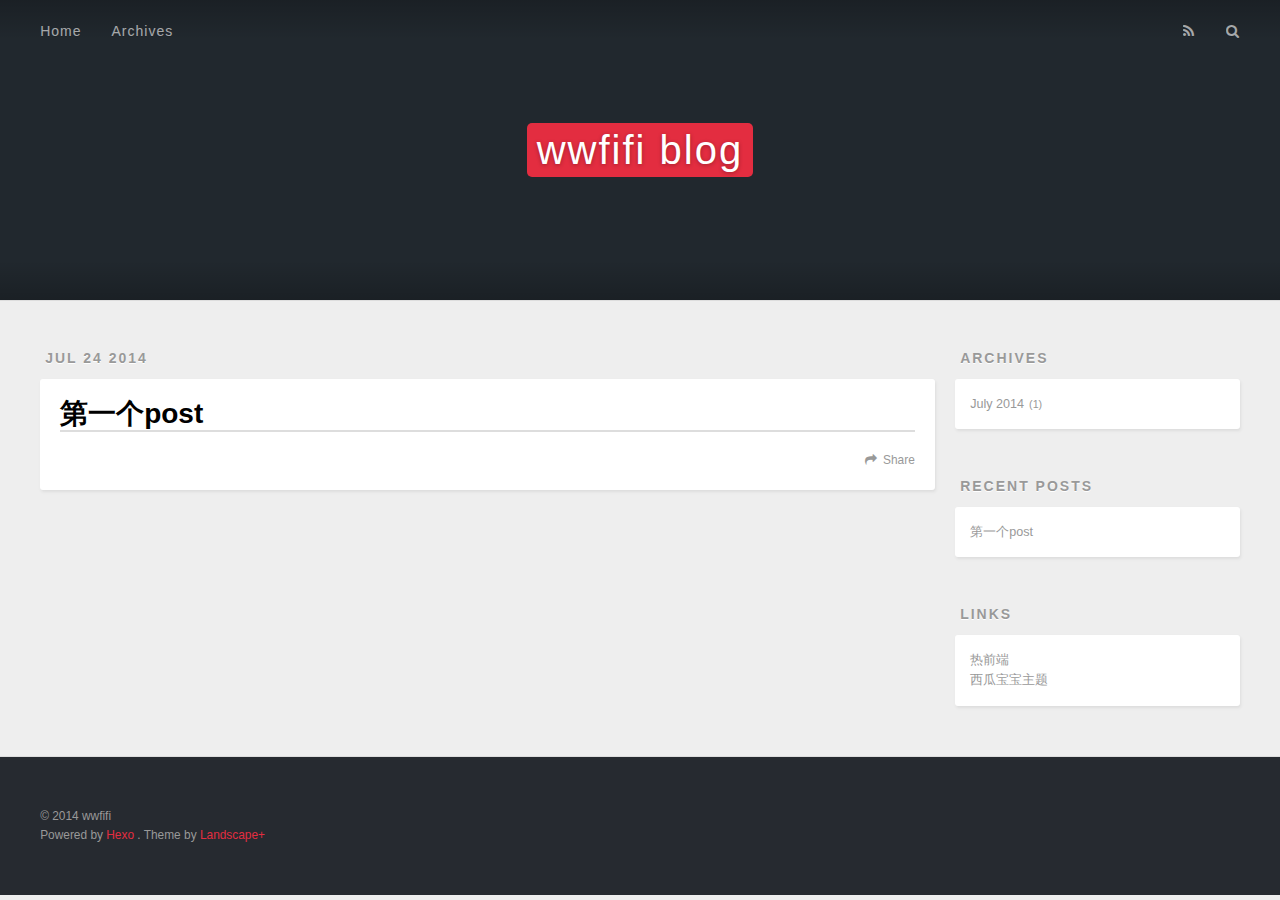
==== index.html @ 433a9d67 "Site updated: 2014-07-23 15:46:07" ====
<!DOCTYPE html>
<html>
<head>
  <meta charset="utf-8">
  
  <title>wwfifi blog</title>
  <meta name="viewport" content="width=device-width, initial-scale=1, maximum-scale=1">
  <meta name="description">
<meta property="og:type" content="website">
<meta property="og:title" content="wwfifi blog">
<meta property="og:url" content="http://yoursite.com/">
<meta property="og:site_name" content="wwfifi blog">
<meta property="og:description">
<meta name="twitter:card" content="summary">
<meta name="twitter:title" content="wwfifi blog">
<meta name="twitter:description">

  
    <link rel="alternative" href="/atom.xml" title="wwfifi blog" type="application/atom+xml">
  
  
    <link rel="icon" href="/favicon.png">
  
  <link rel="stylesheet" href="/css/style.css" type="text/css">

  <!--[if lt IE 9]><script src="//cdnjs.cloudflare.com/ajax/libs/html5shiv/3.7/html5shiv.min.js"></script><![endif]-->
  
</head>
<body>
  <div id="container">
    <div id="wrap">
      <header id="header">
  <div id="banner"></div>
  <div id="header-outer" class="outer">
    <div id="header-title" class="inner">
      <h1 id="logo-wrap">
        <a href="/" id="logo">wwfifi blog</a>
      </h1>
      
    </div>
    <div id="header-inner" class="inner">
      <nav id="main-nav">
        <a id="main-nav-toggle" class="nav-icon"></a>
        
          <a class="main-nav-link" href="/">Home</a>
        
          <a class="main-nav-link" href="/archives">Archives</a>
        
      </nav>
      <nav id="sub-nav">
        
          <a id="nav-rss-link" class="nav-icon" href="/atom.xml" title="RSS Feed"></a>
        
        <a id="nav-search-btn" class="nav-icon" title="Search"></a>
      </nav>
      <div id="search-form-wrap">
        <form action="http://www.baidu.com/baidu" method="get" accept-charset="utf-8" class="search-form">
          <input type="search" name="word" maxlength="20" class="search-form-input" placeholder="Search">
          <input type="submit" value="" class="search-form-submit">
          <input name=tn type=hidden value="bds">
          <input name=cl type=hidden value="3">
          <input name=ct type=hidden value="2097152">
          <input type="hidden" name="si" value="yoursite.com">
        </form>
      </div>
    </div>
  </div>
</header>
      <div class="outer">
        <section id="main">
  
    <article id="post-firstpost" class="article article-type-post" itemscope itemprop="blogPost">
  <div class="article-meta">
    <a href="/2014/07/24/firstpost/" class="article-date">
  <time datetime="2014-07-23T23:41:04.000Z" itemprop="datePublished">Jul 24 2014</time>
</a>
    
  </div>
  <div class="article-inner">
    
    
      <header class="article-header">
        
  
    <h1 itemprop="name">
      <a class="article-title" href="/2014/07/24/firstpost/">第一个post</a>
    </h1>
  

      </header>
    
    <div class="article-entry" itemprop="articleBody">
      
        
      
    </div>
    <footer class="article-footer">
      <a data-url="http://yoursite.com/2014/07/24/firstpost/" data-id="4ynx246kze7qie7z" class="article-share-link">Share</a>
      
      
    </footer>
  </div>
  
</article>


  
  
</section>
        
          <aside id="sidebar">
  
    
  
    
  
    
  
    
  <div class="widget-wrap">
    <h3 class="widget-title">Archives</h3>
    <div class="widget">
      <ul class="archive-list"><li class="archive-list-item"><a class="archive-list-link" href="/archives/2014/07">July 2014</a><span class="archive-list-count">1</span></li></ul>
    </div>
  </div>

  
    
  <div class="widget-wrap">
    <h3 class="widget-title">Recent Posts</h3>
    <div class="widget">
      <ul>
        
          <li>
            <a href="/2014/07/24/firstpost/">第一个post</a>
          </li>
        
      </ul>
    </div>
  </div>

  
    
  <div class="widget-wrap">
    <h3 class="widget-title">Links</h3>
    <div class="widget">
      <ul>
        
          <li>
            <a href="http://reqianduan.com" target="_blank">热前端</a>
          </li>
        
          <li>
            <a href="http://themes.xiguabaobao.com" target="_blank">西瓜宝宝主题</a>
          </li>
        
      </ul>
    </div>
  </div>

  
</aside>
        
      </div>
      <footer id="footer">
  
  <div class="outer">
    <div id="footer-info" class="inner">
      &copy; 2014 wwfifi<br>
      Powered by <a href="http://zespia.tw/hexo/" target="_blank">Hexo</a>
      .
      Theme by <a href="https://github.com/xiangming/landscape-plus" target="_blank">Landscape+</a>
    </div>
  </div>
</footer>
    </div>
    <nav id="mobile-nav">
  
    <a href="/" class="mobile-nav-link">Home</a>
  
    <a href="/archives" class="mobile-nav-link">Archives</a>
  
</nav>
    

<script src="//cdnjs.cloudflare.com/ajax/libs/jquery/2.1.1/jquery.min.js"></script>



<script src="/js/script.js" type="text/javascript"></script>

  </div>
</body>
</html>
---- css/style.css ----
body {
  zoom: 1;
  width: 100%;
}
body:before,
body:after {
  content: "";
  display: table;
}
body:after {
  clear: both;
}
html,
body,
div,
span,
applet,
object,
iframe,
h1,
h2,
h3,
h4,
h5,
h6,
p,
blockquote,
pre,
a,
abbr,
acronym,
address,
big,
cite,
code,
del,
dfn,
em,
img,
ins,
kbd,
q,
s,
samp,
small,
strike,
strong,
sub,
sup,
tt,
var,
dl,
dt,
dd,
ol,
ul,
li,
fieldset,
form,
label,
legend,
table,
caption,
tbody,
tfoot,
thead,
tr,
th,
td {
  margin: 0;
  padding: 0;
  border: 0;
  outline: 0;
  font-weight: inherit;
  font-style: inherit;
  font-family: inherit;
  font-size: 100%;
  vertical-align: baseline;
}
body {
  line-height: 1;
  color: #000;
  background: #fff;
}
ol,
ul {
  list-style: none;
}
table {
  border-collapse: separate;
  border-spacing: 0;
  vertical-align: middle;
}
caption,
th,
td {
  text-align: left;
  font-weight: normal;
  vertical-align: middle;
}
a img {
  border: none;
}
input,
button {
  margin: 0;
  padding: 0;
}
input::-moz-focus-inner,
button::-moz-focus-inner {
  border: 0;
  padding: 0;
}
@font-face {
  font-family: FontAwesome;
  font-style: normal;
  font-weight: normal;
  src: url("fonts/fontawesome-webfont.eot?v=#4.0.3");
  src: url("fonts/fontawesome-webfont.eot?#iefix&v=#4.0.3") format("embedded-opentype"), url("fonts/fontawesome-webfont.woff?v=#4.0.3") format("woff"), url("fonts/fontawesome-webfont.ttf?v=#4.0.3") format("truetype"), url("fonts/fontawesome-webfont.svg#fontawesomeregular?v=#4.0.3") format("svg");
}
html,
body,
#container {
  height: 100%;
}
body {
  background: #eee;
  font: 14px/1.6em "微软雅黑", "Microsoft Yahei", "Droid Sans", Helvetica Neue, Helvetica, Arial, sans-serif;
  -webkit-text-size-adjust: 100%;
}
.outer {
  zoom: 1;
  max-width: 1220px;
  margin: 0 auto;
  padding: 0 10px;
}
.outer:before,
.outer:after {
  content: "";
  display: table;
}
.outer:after {
  clear: both;
}
.inner {
  display: inline;
  float: left;
  width: 98.3333333333333%;
  margin: 0 0.8333333333333%;
}
.left,
.alignleft {
  float: left;
}
.right,
.alignright {
  float: right;
}
.clear {
  clear: both;
}
#container {
  position: relative;
}
.mobile-nav-on {
  overflow: hidden;
}
#wrap {
  height: 100%;
  width: 100%;
  position: absolute;
  top: 0;
  left: 0;
  -webkit-transition: 0.2s ease-out;
  -moz-transition: 0.2s ease-out;
  -o-transition: 0.2s ease-out;
  -ms-transition: 0.2s ease-out;
  transition: 0.2s ease-out;
  z-index: 1;
  background: #eee;
}
.mobile-nav-on #wrap {
  left: 280px;
}
@media screen and (min-width: 768px) {
  #main {
    display: inline;
    float: left;
    width: 73.3333333333333%;
    margin: 0 0.8333333333333%;
  }
}
.article-date,
.article-category-link,
.archive-year,
.widget-title {
  text-decoration: none;
  text-transform: uppercase;
  letter-spacing: 2px;
  color: #999;
  margin-bottom: 1em;
  margin-left: 5px;
  line-height: 1em;
  text-shadow: 0 1px #fff;
  font-weight: bold;
}
.article-inner,
.archive-article-inner {
  background: #fff;
  -webkit-box-shadow: 1px 2px 3px #ddd;
  box-shadow: 1px 2px 3px #ddd;
  -webkit-border-radius: 3px;
  border-radius: 3px;
}
.article-entry h1,
.widget h1,
.article-entry h2,
.widget h2,
.article-entry h3,
.widget h3,
.article-entry h4,
.widget h4,
.article-entry h5,
.widget h5,
.article-entry h6,
.widget h6 {
  font-weight: bold;
  color: #000;
  font-family: "Droid Serif", Georgia, Serif;
}
.article-entry h1 a,
.widget h1 a,
.article-entry h2 a,
.widget h2 a,
.article-entry h3 a,
.widget h3 a,
.article-entry h4 a,
.widget h4 a,
.article-entry h5 a,
.widget h5 a,
.article-entry h6 a,
.widget h6 a {
  color: #000;
  text-decoration: none;
}
.article-entry h1 a:hover,
.widget h1 a:hover,
.article-entry h2 a:hover,
.widget h2 a:hover,
.article-entry h3 a:hover,
.widget h3 a:hover,
.article-entry h4 a:hover,
.widget h4 a:hover,
.article-entry h5 a:hover,
.widget h5 a:hover,
.article-entry h6 a:hover,
.widget h6 a:hover {
  color: #e32d40;
}
.article-entry h2,
.widget h2,
.article-entry h3,
.widget h3,
.article-entry h4,
.widget h4,
.article-entry h5,
.widget h5,
.article-entry h6,
.widget h6 {
  font-weight: 600;
  margin-bottom: 10px;
}
.article-entry h1,
.widget h1 {
  font-size: 2em;
}
.article-entry h2,
.widget h2 {
  font-size: 1.5em;
}
.article-entry h3,
.widget h3 {
  font-size: 1.3em;
}
.article-entry h4,
.widget h4 {
  font-size: 1.2em;
}
.article-entry h5,
.widget h5 {
  font-size: 1em;
}
.article-entry h6,
.widget h6 {
  font-size: 1em;
  color: #999;
}
.article-entry hr,
.widget hr {
  border: 1px dashed #ddd;
}
.article-entry strong,
.widget strong {
  font-weight: bold;
}
.article-entry em,
.widget em,
.article-entry cite,
.widget cite {
  font-style: italic;
}
.article-entry sup,
.widget sup,
.article-entry sub,
.widget sub {
  font-size: 0.75em;
  line-height: 0;
  position: relative;
  vertical-align: baseline;
}
.article-entry sup,
.widget sup {
  top: -0.5em;
}
.article-entry sub,
.widget sub {
  bottom: -0.2em;
}
.article-entry small,
.widget small {
  font-size: 0.85em;
}
.article-entry acronym,
.widget acronym,
.article-entry abbr,
.widget abbr {
  border-bottom: 1px dotted;
}
.article-entry ul,
.widget ul,
.article-entry ol,
.widget ol,
.article-entry dl,
.widget dl {
  margin: 0 20px;
  line-height: 1.6em;
}
.article-entry ul ul,
.widget ul ul,
.article-entry ol ul,
.widget ol ul,
.article-entry ul ol,
.widget ul ol,
.article-entry ol ol,
.widget ol ol {
  margin-top: 0;
  margin-bottom: 0;
}
.article-entry ul,
.widget ul {
  list-style: disc;
}
.article-entry ol,
.widget ol {
  list-style: decimal;
}
.article-entry dt,
.widget dt {
  font-weight: bold;
}
#header {
  height: 300px;
  position: relative;
  border-bottom: 1px solid #ddd;
}
#header:before,
#header:after {
  content: "";
  position: absolute;
  left: 0;
  right: 0;
  height: 40px;
}
#header:before {
  top: 0;
  background: -webkit-linear-gradient(rgba(0,0,0,0.2), transparent);
  background: -moz-linear-gradient(rgba(0,0,0,0.2), transparent);
  background: -o-linear-gradient(rgba(0,0,0,0.2), transparent);
  background: -ms-linear-gradient(rgba(0,0,0,0.2), transparent);
  background: linear-gradient(rgba(0,0,0,0.2), transparent);
}
#header:after {
  bottom: 0;
  background: -webkit-linear-gradient(transparent, rgba(0,0,0,0.2));
  background: -moz-linear-gradient(transparent, rgba(0,0,0,0.2));
  background: -o-linear-gradient(transparent, rgba(0,0,0,0.2));
  background: -ms-linear-gradient(transparent, rgba(0,0,0,0.2));
  background: linear-gradient(transparent, rgba(0,0,0,0.2));
}
#header-outer {
  height: 100%;
  position: relative;
}
#header-inner {
  position: relative;
  overflow: hidden;
}
#banner {
  position: absolute;
  top: 0;
  left: 0;
  width: 100%;
  height: 100%;
  background: #21282e;
  -webkit-background-size: cover;
  -moz-background-size: cover;
  background-size: cover;
  z-index: -1;
}
#header-title {
  text-align: center;
  height: 40px;
  position: absolute;
  top: 50%;
  left: 0;
  margin-top: -20px;
}
#logo,
#subtitle {
  text-decoration: none;
  color: #fff;
  font-weight: 300;
  text-shadow: 0 1px 4px rgba(0,0,0,0.3);
}
#logo {
  font-size: 40px;
  line-height: 40px;
  letter-spacing: 2px;
  background: #e32d40;
  padding: 5px 10px;
  -webkit-border-radius: 5px;
  border-radius: 5px;
}
#subtitle {
  font-size: 16px;
  line-height: 16px;
  letter-spacing: 1px;
  color: #687e91;
}
#subtitle-wrap {
  margin-top: 16px;
}
#main-nav {
  float: left;
  margin-left: -15px;
}
.nav-icon,
.main-nav-link {
  float: left;
  color: #fff;
  opacity: 0.6;
  -ms-filter: "progid:DXImageTransform.Microsoft.Alpha(Opacity=60)";
  filter: alpha(opacity=60);
  text-decoration: none;
  text-shadow: 0 1px rgba(0,0,0,0.2);
  -webkit-transition: opacity 0.2s;
  -moz-transition: opacity 0.2s;
  -o-transition: opacity 0.2s;
  -ms-transition: opacity 0.2s;
  transition: opacity 0.2s;
  display: block;
  padding: 20px 15px;
}
.nav-icon:hover,
.main-nav-link:hover {
  opacity: 1;
  -ms-filter: none;
  filter: none;
}
.nav-icon {
  font-family: FontAwesome;
  text-align: center;
  font-size: 14px;
  width: 14px;
  height: 14px;
  padding: 20px 15px;
  position: relative;
  cursor: pointer;
}
.main-nav-link {
  font-weight: 300;
  letter-spacing: 1px;
}
@media screen and (max-width: 479px) {
  .main-nav-link {
    display: none;
  }
}
#main-nav-toggle {
  display: none;
}
#main-nav-toggle:before {
  content: "\f0c9";
}
@media screen and (max-width: 479px) {
  #main-nav-toggle {
    display: block;
  }
}
#sub-nav {
  float: right;
  margin-right: -15px;
}
#nav-rss-link:before {
  content: "\f09e";
}
#nav-search-btn:before {
  content: "\f002";
}
#search-form-wrap {
  position: absolute;
  top: 15px;
  width: 150px;
  height: 30px;
  right: -150px;
  opacity: 0;
  -ms-filter: "progid:DXImageTransform.Microsoft.Alpha(Opacity=0)";
  filter: alpha(opacity=0);
  -webkit-transition: 0.2s ease-out;
  -moz-transition: 0.2s ease-out;
  -o-transition: 0.2s ease-out;
  -ms-transition: 0.2s ease-out;
  transition: 0.2s ease-out;
}
#search-form-wrap.on {
  opacity: 1;
  -ms-filter: none;
  filter: none;
  right: 0;
}
@media screen and (max-width: 479px) {
  #search-form-wrap {
    width: 100%;
    right: -100%;
  }
}
.search-form {
  position: absolute;
  top: 0;
  left: 0;
  right: 0;
  background: #fff;
  padding: 5px 15px;
  -webkit-border-radius: 15px;
  border-radius: 15px;
  -webkit-box-shadow: 0 0 10px rgba(0,0,0,0.3);
  box-shadow: 0 0 10px rgba(0,0,0,0.3);
}
.search-form-input {
  border: none;
  background: none;
  color: #000;
  width: 100%;
  font: 13px "微软雅黑", "Microsoft Yahei", "Droid Sans", Helvetica Neue, Helvetica, Arial, sans-serif;
  outline: none;
}
.search-form-input::-webkit-search-results-decoration,
.search-form-input::-webkit-search-cancel-button {
  -webkit-appearance: none;
}
.search-form-submit {
  position: absolute;
  top: 50%;
  right: 10px;
  margin-top: -7px;
  font: 13px FontAwesome;
  border: none;
  background: none;
  color: #bbb;
  cursor: pointer;
}
.search-form-submit:hover,
.search-form-submit:focus {
  color: #777;
}
.article {
  margin: 50px 0;
}
.article-inner {
  overflow: hidden;
}
.article-meta {
  zoom: 1;
}
.article-meta:before,
.article-meta:after {
  content: "";
  display: table;
}
.article-meta:after {
  clear: both;
}
.article-date {
  float: left;
}
.article-category {
  float: left;
  line-height: 1em;
  color: #ccc;
  text-shadow: 0 1px #fff;
  margin-left: 8px;
}
.article-category:before {
  content: "\2022";
}
.article-category-link {
  margin: 0 12px 1em;
}
.article-header {
  padding: 20px 20px 0;
}
.article-title {
  text-decoration: none;
  font-size: 2em;
  font-weight: bold;
  color: #000;
  line-height: 1.1em;
  -webkit-transition: color 0.2s;
  -moz-transition: color 0.2s;
  -o-transition: color 0.2s;
  -ms-transition: color 0.2s;
  transition: color 0.2s;
}
a.article-title:hover {
  color: #e32d40;
}
.article-entry {
  zoom: 1;
  color: #000;
  padding: 0 20px;
}
.article-entry:before,
.article-entry:after {
  content: "";
  display: table;
}
.article-entry:after {
  clear: both;
}
.article-entry p,
.article-entry table {
  line-height: 1.6em;
  margin: 1.6em 0;
}
.article-entry h1,
.article-entry h2,
.article-entry h3,
.article-entry h4,
.article-entry h5,
.article-entry h6 {
  font-weight: bold;
}
.article-entry h1,
.article-entry h2,
.article-entry h3,
.article-entry h4,
.article-entry h5,
.article-entry h6 {
  line-height: 1.1em;
  margin: 1.1em 0;
}
.article-entry a {
  color: #e32d40;
  text-decoration: none;
}
.article-entry a:hover {
  text-decoration: underline;
}
.article-entry ul,
.article-entry ol,
.article-entry dl {
  margin-top: 1.6em;
  margin-bottom: 1.6em;
}
.article-entry img,
.article-entry video {
  max-width: 100%;
  height: auto;
  display: block;
  margin: auto;
}
.article-entry iframe {
  border: none;
}
.article-entry table {
  width: 100%;
  border-collapse: collapse;
  border-spacing: 0;
}
.article-entry th {
  font-weight: bold;
  border-bottom: 3px solid #ddd;
  padding-bottom: 0.5em;
}
.article-entry td {
  border-bottom: 1px solid #ddd;
  padding: 10px 0;
}
.article-entry blockquote {
  font-family: "Droid Serif", Georgia, Serif;
  font-size: 1.4em;
  margin: 1.6em 0;
  padding: 0 0.8em;
  border-left: 4px solid #ddd;
  color: #777;
}
.article-entry blockquote footer {
  font-size: 14px;
  margin: 1.6em 0;
  font-family: "微软雅黑", "Microsoft Yahei", "Droid Sans", Helvetica Neue, Helvetica, Arial, sans-serif;
}
.article-entry blockquote footer cite:before {
  content: "—";
  padding: 0 0.5em;
}
.article-entry .pullquote {
  text-align: left;
  width: 45%;
  margin: 0;
}
.article-entry .pullquote.left {
  margin-left: 0.5em;
  margin-right: 1em;
}
.article-entry .pullquote.right {
  margin-right: 0.5em;
  margin-left: 1em;
}
.article-entry .caption {
  color: #999;
  display: block;
  font-size: 0.9em;
  margin-top: 0.5em;
  position: relative;
  text-align: center;
}
.article-entry .video-container {
  position: relative;
  padding-top: 56.25%;
  height: 0;
  overflow: hidden;
}
.article-entry .video-container iframe,
.article-entry .video-container object,
.article-entry .video-container embed {
  position: absolute;
  top: 0;
  left: 0;
  width: 100%;
  height: 100%;
  margin-top: 0;
}
.article-more-link a {
  display: inline-block;
  line-height: 1em;
  padding: 6px 15px;
  -webkit-border-radius: 15px;
  border-radius: 15px;
  background: #eee;
  color: #999;
  text-shadow: 0 1px #fff;
  text-decoration: none;
}
.article-more-link a:hover {
  background: #e32d40;
  color: #fff;
  text-decoration: none;
  text-shadow: 0 1px #c01a2b;
}
.article-footer {
  zoom: 1;
  font-size: 0.85em;
  line-height: 1.6em;
  border-top: 2px solid #ddd;
  padding-top: 1.6em;
  margin: 0 20px 20px;
}
.article-footer:before,
.article-footer:after {
  content: "";
  display: table;
}
.article-footer:after {
  clear: both;
}
.article-footer a {
  color: #999;
  text-decoration: none;
}
.article-footer a:hover {
  color: #000;
}
.article-tag-list-item {
  float: left;
  margin-right: 10px;
}
.article-tag-list-link:before {
  content: "#";
}
.article-comment-link {
  float: right;
}
.article-comment-link:before {
  content: "\f075";
  font-family: FontAwesome;
  padding-right: 8px;
}
.article-share-link {
  cursor: pointer;
  float: right;
  margin-left: 20px;
}
.article-share-link:before {
  content: "\f064";
  font-family: FontAwesome;
  padding-right: 6px;
}
#article-nav {
  zoom: 1;
  position: relative;
}
#article-nav:before,
#article-nav:after {
  content: "";
  display: table;
}
#article-nav:after {
  clear: both;
}
@media screen and (min-width: 768px) {
  #article-nav {
    margin: 50px 0;
  }
  #article-nav:before {
    width: 8px;
    height: 8px;
    position: absolute;
    top: 50%;
    left: 50%;
    margin-top: -4px;
    margin-left: -4px;
    content: "";
    -webkit-border-radius: 50%;
    border-radius: 50%;
    background: #ddd;
    -webkit-box-shadow: 0 1px 2px #fff;
    box-shadow: 0 1px 2px #fff;
  }
}
.article-nav-link-wrap {
  text-decoration: none;
  text-shadow: 0 1px #fff;
  color: #999;
  -webkit-box-sizing: border-box;
  -moz-box-sizing: border-box;
  box-sizing: border-box;
  margin-top: 50px;
  text-align: center;
  display: block;
}
.article-nav-link-wrap:hover {
  color: #000;
}
@media screen and (min-width: 768px) {
  .article-nav-link-wrap {
    width: 50%;
    margin-top: 0;
  }
}
@media screen and (min-width: 768px) {
  #article-nav-newer {
    float: left;
    text-align: right;
    padding-right: 20px;
  }
}
@media screen and (min-width: 768px) {
  #article-nav-older {
    float: right;
    text-align: left;
    padding-left: 20px;
  }
}
.article-nav-caption {
  text-transform: uppercase;
  letter-spacing: 2px;
  color: #ddd;
  line-height: 1em;
  font-weight: bold;
}
#article-nav-newer .article-nav-caption {
  margin-right: -2px;
}
.article-nav-title {
  font-size: 0.85em;
  line-height: 1.6em;
  margin-top: 0.5em;
}
.article-share-box {
  position: absolute;
  display: none;
  background: #fff;
  -webkit-box-shadow: 1px 2px 10px rgba(0,0,0,0.2);
  box-shadow: 1px 2px 10px rgba(0,0,0,0.2);
  -webkit-border-radius: 3px;
  border-radius: 3px;
  margin-left: -145px;
  overflow: hidden;
  z-index: 1;
}
.article-share-box.on {
  display: block;
}
.article-share-input {
  width: 100%;
  background: none;
  -webkit-box-sizing: border-box;
  -moz-box-sizing: border-box;
  box-sizing: border-box;
  font: 14px "微软雅黑", "Microsoft Yahei", "Droid Sans", Helvetica Neue, Helvetica, Arial, sans-serif;
  padding: 0 15px;
  color: #000;
  outline: none;
  border: 1px solid #ddd;
  -webkit-border-radius: 3px 3px 0 0;
  border-radius: 3px 3px 0 0;
  height: 36px;
  line-height: 36px;
}
.article-share-links {
  zoom: 1;
  background: #eee;
}
.article-share-links:before,
.article-share-links:after {
  content: "";
  display: table;
}
.article-share-links:after {
  clear: both;
}
.article-share-twitter,
.article-share-facebook,
.article-share-pinterest,
.article-share-google {
  width: 50px;
  height: 36px;
  display: block;
  float: left;
  position: relative;
  color: #999;
  text-shadow: 0 1px #fff;
}
.article-share-twitter:before,
.article-share-facebook:before,
.article-share-pinterest:before,
.article-share-google:before {
  font-size: 20px;
  font-family: FontAwesome;
  width: 20px;
  height: 20px;
  position: absolute;
  top: 50%;
  left: 50%;
  margin-top: -10px;
  margin-left: -10px;
  text-align: center;
}
.article-share-twitter:hover,
.article-share-facebook:hover,
.article-share-pinterest:hover,
.article-share-google:hover {
  color: #fff;
}
.article-share-twitter:before {
  content: "\f099";
}
.article-share-twitter:hover {
  background: #00aced;
  text-shadow: 0 1px #008abe;
}
.article-share-facebook:before {
  content: "\f09a";
}
.article-share-facebook:hover {
  background: #3b5998;
  text-shadow: 0 1px #2f477a;
}
.article-share-pinterest:before {
  content: "\f0d2";
}
.article-share-pinterest:hover {
  background: #cb2027;
  text-shadow: 0 1px #a21a1f;
}
.article-share-google:before {
  content: "\f0d5";
}
.article-share-google:hover {
  background: #dd4b39;
  text-shadow: 0 1px #be3221;
}
.article-gallery {
  background: #000;
  position: relative;
}
.article-gallery-photos {
  position: relative;
  overflow: hidden;
}
.article-gallery-img {
  display: none;
  max-width: 100%;
}
.article-gallery-img:first-child {
  display: block;
}
.article-gallery-img.loaded {
  position: absolute;
  display: block;
}
.article-gallery-img img {
  display: block;
  max-width: 100%;
  margin: 0 auto;
}
#comments {
  background: #fff;
  -webkit-box-shadow: 1px 2px 3px #ddd;
  box-shadow: 1px 2px 3px #ddd;
  padding: 20px;
  border: 1px solid #ddd;
  -webkit-border-radius: 3px;
  border-radius: 3px;
  margin: 50px 0;
}
#comments a {
  color: #e32d40;
}
.archives-wrap {
  margin: 50px 0;
}
.archives {
  zoom: 1;
}
.archives:before,
.archives:after {
  content: "";
  display: table;
}
.archives:after {
  clear: both;
}
.archive-year-wrap {
  margin-bottom: 1em;
  line-height: 1em;
}
.archives {
  -webkit-column-gap: 10px;
  -moz-column-gap: 10px;
  column-gap: 10px;
}
@media screen and (min-width: 480px) and (max-width: 767px) {
  .archives {
    -webkit-column-count: 2;
    -moz-column-count: 2;
    column-count: 2;
  }
}
@media screen and (min-width: 768px) {
  .archives {
    -webkit-column-count: 3;
    -moz-column-count: 3;
    column-count: 3;
  }
}
.archive-article {
  -webkit-column-break-inside: avoid;
  page-break-inside: avoid;
  overflow: hidden;
  break-inside: avoid-column;
}
.archive-article-inner {
  padding: 10px;
  margin-bottom: 15px;
}
.archive-article-title {
  text-decoration: none;
  font-weight: bold;
  color: #000;
  -webkit-transition: color 0.2s;
  -moz-transition: color 0.2s;
  -o-transition: color 0.2s;
  -ms-transition: color 0.2s;
  transition: color 0.2s;
  line-height: 1.6em;
}
.archive-article-title:hover {
  color: #e32d40;
}
.archive-article-footer {
  margin-top: 1em;
}
.archive-article-date {
  color: #999;
  text-decoration: none;
  font-size: 0.85em;
  line-height: 1em;
  margin-bottom: 0.5em;
  display: block;
}
#page-nav {
  zoom: 1;
  margin: 50px auto;
  background: #fff;
  -webkit-box-shadow: 1px 2px 3px #ddd;
  box-shadow: 1px 2px 3px #ddd;
  border: 1px solid #ddd;
  -webkit-border-radius: 3px;
  border-radius: 3px;
  text-align: center;
  color: #999;
  overflow: hidden;
}
#page-nav:before,
#page-nav:after {
  content: "";
  display: table;
}
#page-nav:after {
  clear: both;
}
#page-nav a,
#page-nav span {
  padding: 10px 20px;
}
#page-nav a {
  color: #999;
  text-decoration: none;
}
#page-nav a:hover {
  background: #999;
  color: #fff;
}
#page-nav .prev {
  float: left;
}
#page-nav .next {
  float: right;
}
#page-nav .page-number {
  display: inline-block;
}
@media screen and (max-width: 479px) {
  #page-nav .page-number {
    display: none;
  }
}
#page-nav .current {
  color: #000;
  font-weight: bold;
}
#page-nav .space {
  color: #ddd;
}
#footer {
  background: #262a30;
  padding: 50px 0;
  border-top: 1px solid #ddd;
  color: #999;
}
#footer a {
  color: #e32d40;
  text-decoration: none;
}
#footer a:hover {
  text-decoration: underline;
}
#footer-info {
  line-height: 1.6em;
  font-size: 0.85em;
}
.article-entry pre,
.article-entry .highlight {
  background: #272822;
  margin: 0 -20px;
  padding: 15px 20px;
  border-style: solid;
  border-color: #ddd;
  border-width: 1px 0;
  overflow: auto;
  color: #f8f8f2;
  line-height: 22.400000000000002px;
}
.article-entry .highlight .gutter pre,
.article-entry .gist .gist-file .gist-data .line-numbers {
  color: #666;
  font-size: 0.85em;
}
.article-entry pre,
.article-entry code {
  font-family: "Source Code Pro", Consolas, Monaco, Menlo, Consolas, monospace;
}
.article-entry code {
  background: #eee;
  text-shadow: 0 1px #fff;
  padding: 0 0.3em;
}
.article-entry pre code {
  background: none;
  text-shadow: none;
  padding: 0;
}
.article-entry .highlight pre {
  border: none;
  margin: 0;
  padding: 0;
}
.article-entry .highlight table {
  margin: 0;
  width: auto;
}
.article-entry .highlight td {
  border: none;
  padding: 0;
}
.article-entry .highlight figcaption {
  zoom: 1;
  font-size: 0.85em;
  color: #75715e;
  line-height: 1em;
  margin-bottom: 1em;
}
.article-entry .highlight figcaption:before,
.article-entry .highlight figcaption:after {
  content: "";
  display: table;
}
.article-entry .highlight figcaption:after {
  clear: both;
}
.article-entry .highlight figcaption a {
  float: right;
}
.article-entry .highlight .gutter pre {
  text-align: right;
  padding-right: 20px;
}
.article-entry .gist {
  margin: 0 -20px;
  border-style: solid;
  border-color: #ddd;
  border-width: 1px 0;
  background: #272822;
  padding: 15px 20px 15px 0;
}
.article-entry .gist .gist-file {
  border: none;
  font-family: "Source Code Pro", Consolas, Monaco, Menlo, Consolas, monospace;
  margin: 0;
}
.article-entry .gist .gist-file .gist-data {
  background: none;
  border: none;
}
.article-entry .gist .gist-file .gist-data .line-numbers {
  background: none;
  border: none;
  padding: 0 20px 0 0;
}
.article-entry .gist .gist-file .gist-data .line-data {
  padding: 0 !important;
}
.article-entry .gist .gist-file .highlight {
  margin: 0;
  padding: 0;
  border: none;
}
.article-entry .gist .gist-file .gist-meta {
  background: #272822;
  color: #75715e;
  font: 0.85em "微软雅黑", "Microsoft Yahei", "Droid Sans", Helvetica Neue, Helvetica, Arial, sans-serif;
  text-shadow: 0 0;
  padding: 0;
  margin-top: 1em;
  margin-left: 20px;
}
.article-entry .gist .gist-file .gist-meta a {
  color: #e32d40;
  font-weight: normal;
}
.article-entry .gist .gist-file .gist-meta a:hover {
  text-decoration: underline;
}
pre .comment,
pre .preprocessor {
  color: #75715e;
}
pre .tag {
  color: #f8f8f2;
}
pre .title,
pre .variable,
pre .regexp,
pre .ruby .constant,
pre .xml .tag .title,
pre .xml .pi,
pre .xml .doctype,
pre .html .doctype,
pre .css .id,
pre .css .class,
pre .css .pseudo {
  color: #f92672;
}
pre .number,
pre .built_in,
pre .literal,
pre .constant {
  color: #ae81ff;
}
pre .params {
  color: #fd971f;
}
pre .class,
pre .ruby .class .title,
pre .css .rules .attribute,
pre .attribute {
  color: #a6e22e;
}
pre .string,
pre .value,
pre .inheritance,
pre .header,
pre .ruby .symbol,
pre .xml .cdata {
  color: #e6db74;
}
pre .css .hexcolor {
  color: #a1efe4;
}
pre .function,
pre .python .decorator,
pre .python .title,
pre .ruby .function .title,
pre .ruby .title .keyword,
pre .perl .sub,
pre .javascript .title,
pre .coffeescript .title {
  color: #66d9ef;
}
pre .keyword,
pre .javascript .function {
  color: #66d9ef;
}
@media screen and (max-width: 479px) {
  #mobile-nav {
    position: absolute;
    top: 0;
    left: 0;
    width: 280px;
    height: 100%;
    background: #191919;
    border-right: 1px solid #fff;
  }
}
@media screen and (max-width: 479px) {
  .mobile-nav-link {
    display: block;
    color: #999;
    text-decoration: none;
    padding: 15px 20px;
    font-weight: bold;
  }
  .mobile-nav-link:hover {
    color: #fff;
  }
}
@media screen and (min-width: 768px) {
  #sidebar {
    display: inline;
    float: left;
    width: 23.3333333333333%;
    margin: 0 0.8333333333333%;
  }
}
.widget-wrap {
  margin: 50px 0;
}
.widget {
  color: #777;
  text-shadow: 0 1px #fff;
  background: #fff;
  -webkit-box-shadow: 1px 2px 3px #ddd;
  box-shadow: 1px 2px 3px #ddd;
  padding: 15px;
  -webkit-border-radius: 3px;
  border-radius: 3px;
}
.widget a {
  color: #999;
  text-decoration: none;
}
.widget a:hover {
  text-decoration: underline;
  color: #e32d40;
}
.widget ul ul,
.widget ol ul,
.widget dl ul,
.widget ul ol,
.widget ol ol,
.widget dl ol,
.widget ul dl,
.widget ol dl,
.widget dl dl {
  margin-left: 15px;
  list-style: disc;
}
.widget {
  line-height: 1.6em;
  word-wrap: break-word;
  font-size: 0.9em;
}
.widget ul,
.widget ol {
  list-style: none;
  margin: 0;
}
.widget ul ul,
.widget ol ul,
.widget ul ol,
.widget ol ol {
  margin: 0 20px;
}
.widget ul ul,
.widget ol ul {
  list-style: disc;
}
.widget ul ol,
.widget ol ol {
  list-style: decimal;
}
.category-list-count,
.tag-list-count,
.archive-list-count {
  padding-left: 5px;
  color: #999;
  font-size: 0.85em;
}
.category-list-count:before,
.tag-list-count:before,
.archive-list-count:before {
  content: "(";
}
.category-list-count:after,
.tag-list-count:after,
.archive-list-count:after {
  content: ")";
}
.tagcloud a {
  margin-right: 5px;
}
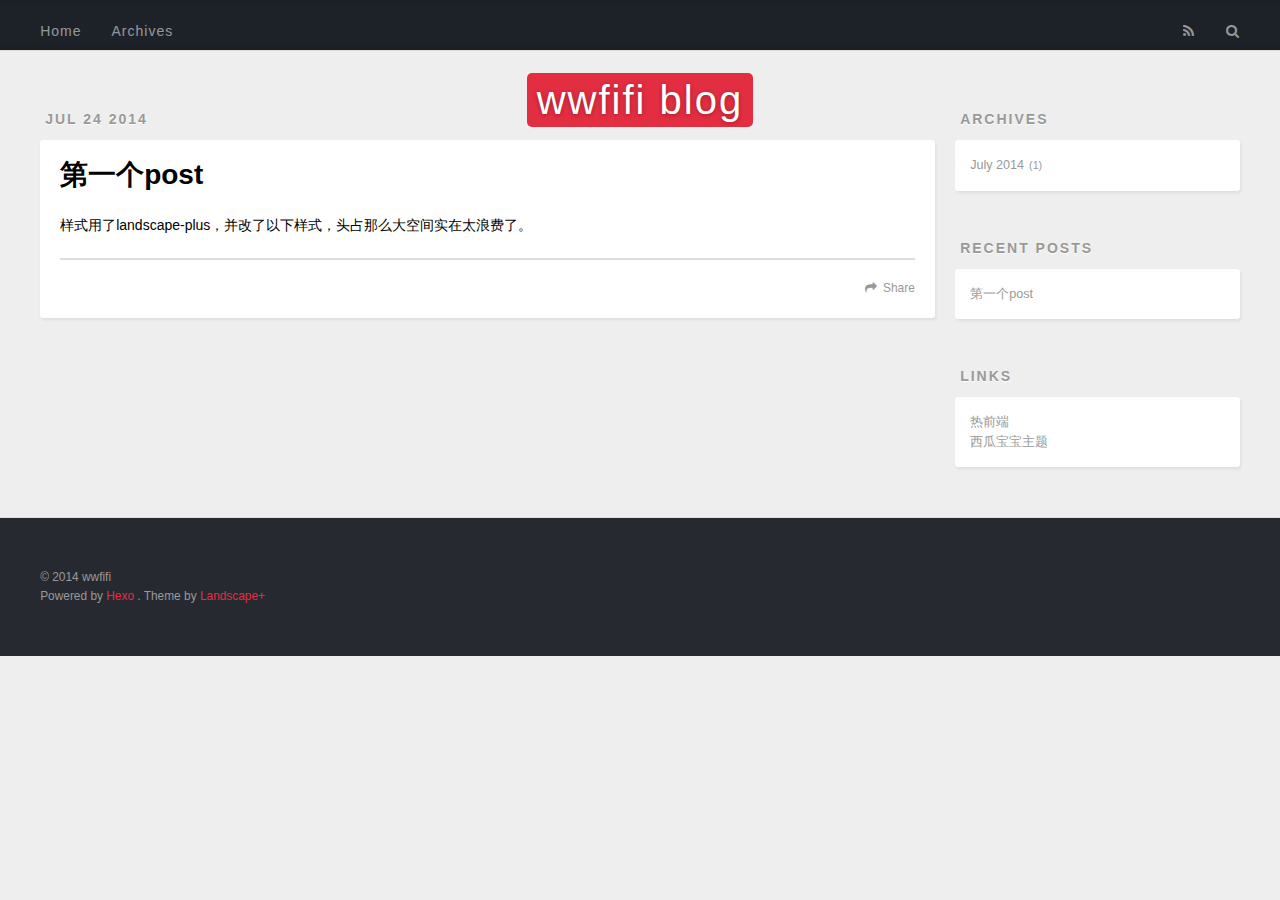
==== commit 4786ad47: "Site updated: 2014-07-23 16:10:43" ====
--- a/index.html
+++ b/index.html
@@ -91,7 +91,8 @@
     
     <div class="article-entry" itemprop="articleBody">
       
-        
+        <p>样式用了landscape-plus，并改了以下样式，头占那么大空间实在太浪费了。</p>
+
       
     </div>
     <footer class="article-footer">
--- a/css/style.css
+++ b/css/style.css
@@ -369,7 +369,7 @@
   font-weight: bold;
 }
 #header {
-  height: 300px;
+  height: 50px;
   position: relative;
   border-bottom: 1px solid #ddd;
 }
@@ -421,7 +421,7 @@
   text-align: center;
   height: 40px;
   position: absolute;
-  top: 50%;
+  top: 100px;
   left: 0;
   margin-top: -20px;
 }
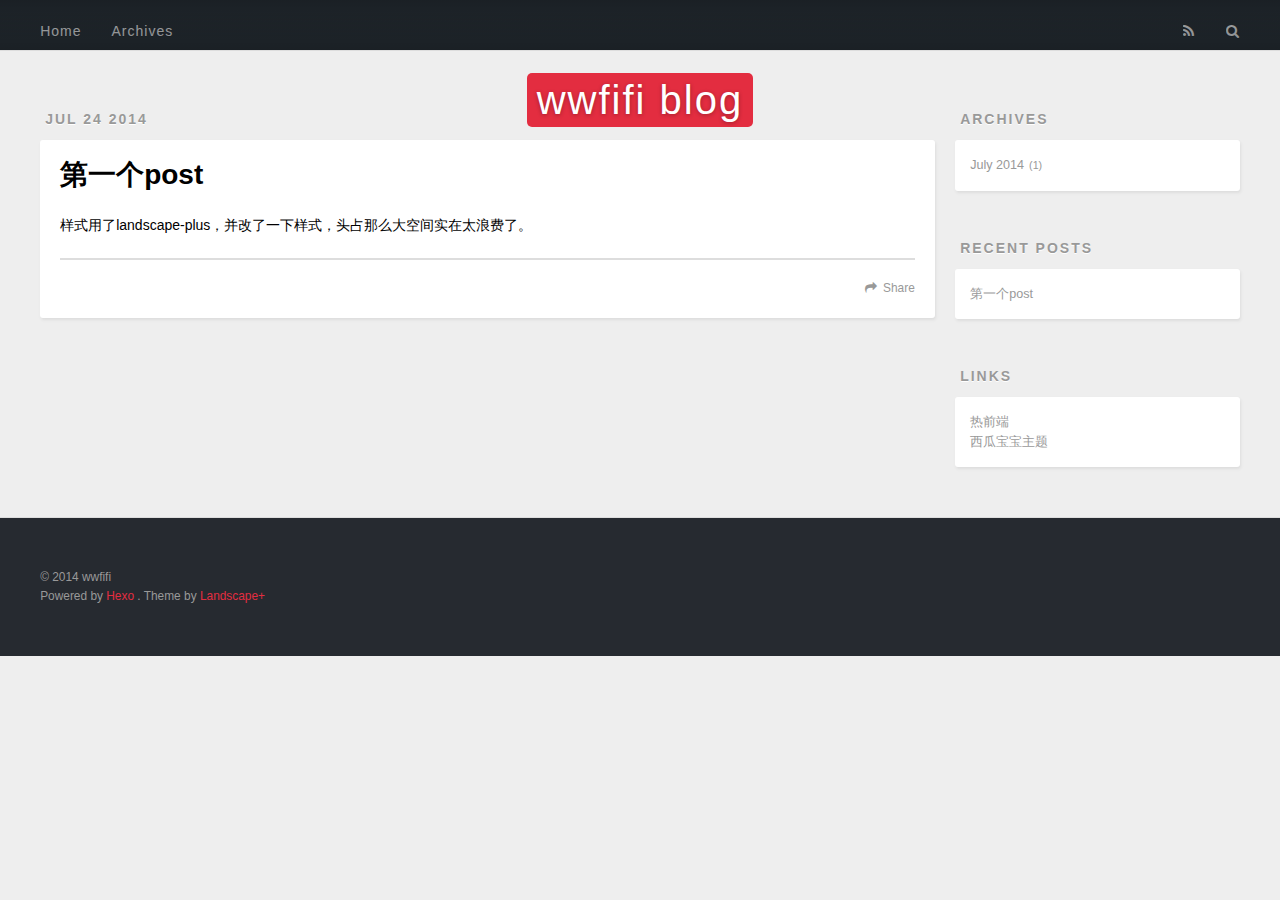
==== commit c4b83df8: "Site updated: 2014-07-23 16:11:33" ====
--- a/index.html
+++ b/index.html
@@ -91,7 +91,7 @@
     
     <div class="article-entry" itemprop="articleBody">
       
-        <p>样式用了landscape-plus，并改了以下样式，头占那么大空间实在太浪费了。</p>
+        <p>样式用了landscape-plus，并改了一下样式，头占那么大空间实在太浪费了。</p>
 
       
     </div>
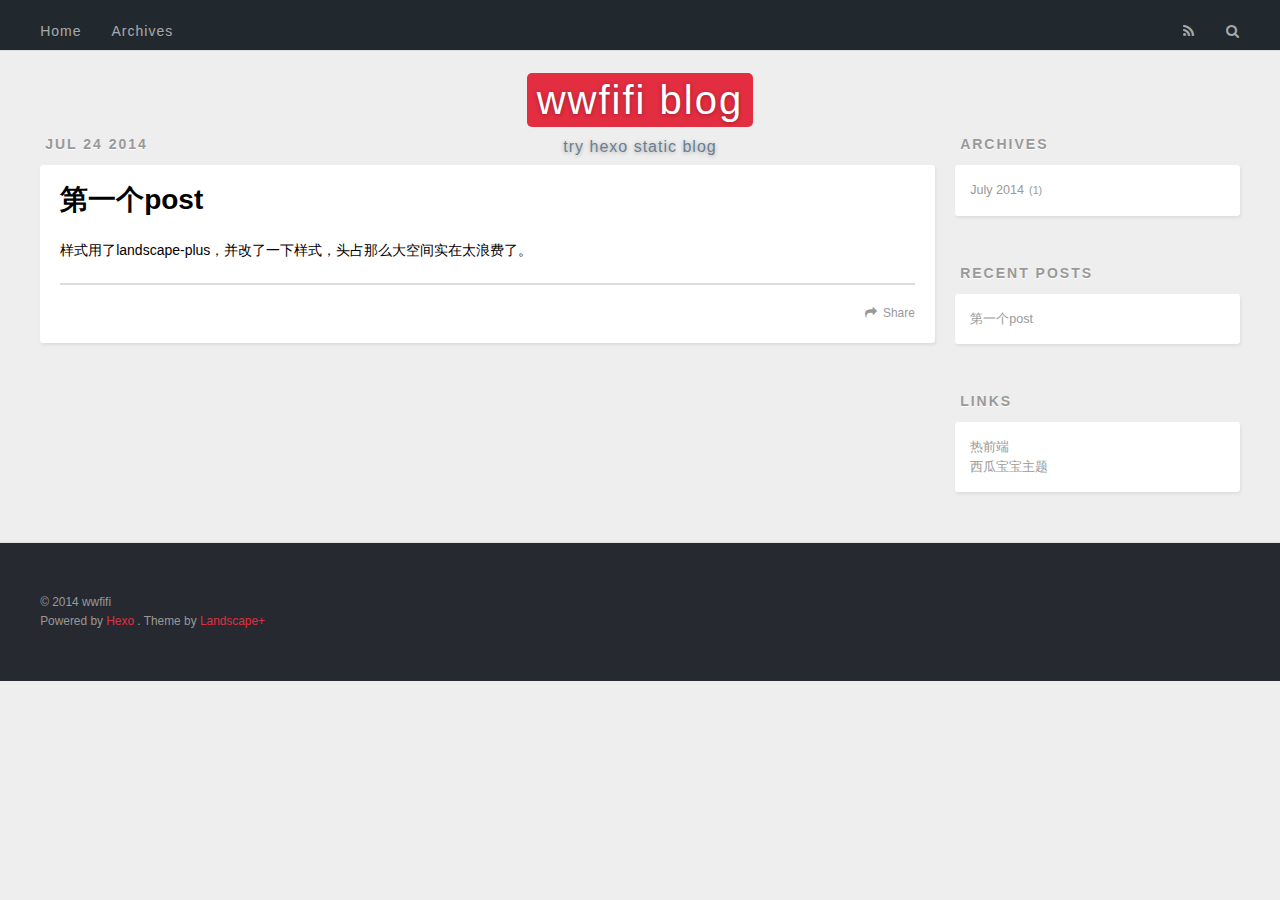
==== commit cd107ddf: "Site updated: 2014-07-23 17:22:46" ====
--- a/index.html
+++ b/index.html
@@ -36,6 +36,10 @@
       <h1 id="logo-wrap">
         <a href="/" id="logo">wwfifi blog</a>
       </h1>
+      
+        <h2 id="subtitle-wrap">
+          <a href="/" id="subtitle">try hexo static blog</a>
+        </h2>
       
     </div>
     <div id="header-inner" class="inner">
--- a/css/style.css
+++ b/css/style.css
@@ -188,6 +188,7 @@
     float: left;
     width: 73.3333333333333%;
     margin: 0 0.8333333333333%;
+    padding: 25px 0 0 0;
   }
 }
 .article-date,
@@ -379,7 +380,7 @@
   position: absolute;
   left: 0;
   right: 0;
-  height: 40px;
+  height: 0px;
 }
 #header:before {
   top: 0;
@@ -1391,6 +1392,7 @@
     float: left;
     width: 23.3333333333333%;
     margin: 0 0.8333333333333%;
+    padding: 25px 0 0 0;
   }
 }
 .widget-wrap {
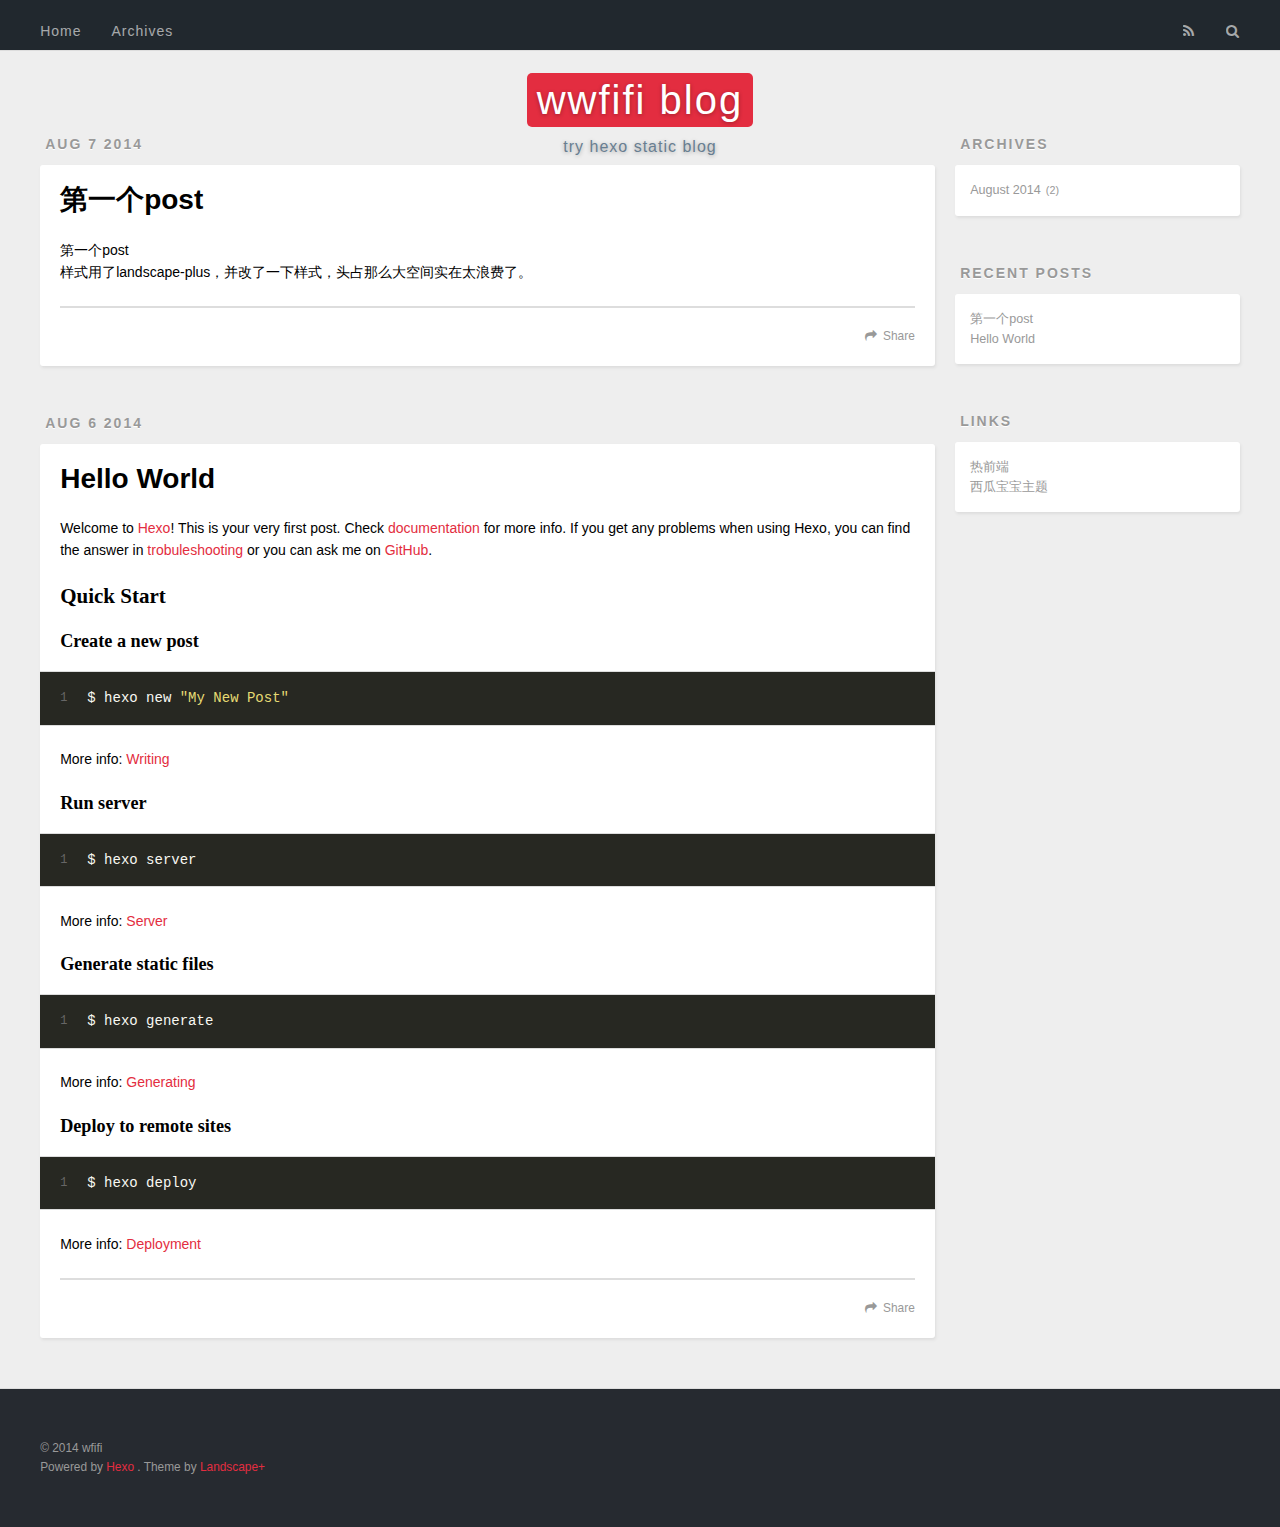
==== commit 8403dfd5: "Site updated: 2014-08-07 10:24:31" ====
--- a/index.html
+++ b/index.html
@@ -75,8 +75,8 @@
   
     <article id="post-firstpost" class="article article-type-post" itemscope itemprop="blogPost">
   <div class="article-meta">
-    <a href="/2014/07/24/firstpost/" class="article-date">
-  <time datetime="2014-07-23T23:41:04.000Z" itemprop="datePublished">Jul 24 2014</time>
+    <a href="/2014/08/07/firstpost/" class="article-date">
+  <time datetime="2014-08-07T01:50:42.000Z" itemprop="datePublished">Aug 7 2014</time>
 </a>
     
   </div>
@@ -87,7 +87,7 @@
         
   
     <h1 itemprop="name">
-      <a class="article-title" href="/2014/07/24/firstpost/">第一个post</a>
+      <a class="article-title" href="/2014/08/07/firstpost/">第一个post</a>
     </h1>
   
 
@@ -95,12 +95,66 @@
     
     <div class="article-entry" itemprop="articleBody">
       
-        <p>样式用了landscape-plus，并改了一下样式，头占那么大空间实在太浪费了。</p>
+        <p>第一个post<br>样式用了landscape-plus，并改了一下样式，头占那么大空间实在太浪费了。</p>
 
       
     </div>
     <footer class="article-footer">
-      <a data-url="http://yoursite.com/2014/07/24/firstpost/" data-id="4ynx246kze7qie7z" class="article-share-link">Share</a>
+      <a data-url="http://yoursite.com/2014/08/07/firstpost/" data-id="2yzbwhn1c2sj28jo" class="article-share-link">Share</a>
+      
+      
+    </footer>
+  </div>
+  
+</article>
+
+
+  
+    <article id="post-hello-world" class="article article-type-post" itemscope itemprop="blogPost">
+  <div class="article-meta">
+    <a href="/2014/08/06/hello-world/" class="article-date">
+  <time datetime="2014-08-06T09:49:52.000Z" itemprop="datePublished">Aug 6 2014</time>
+</a>
+    
+  </div>
+  <div class="article-inner">
+    
+    
+      <header class="article-header">
+        
+  
+    <h1 itemprop="name">
+      <a class="article-title" href="/2014/08/06/hello-world/">Hello World</a>
+    </h1>
+  
+
+      </header>
+    
+    <div class="article-entry" itemprop="articleBody">
+      
+        <p>Welcome to <a href="http://hexo.io/" target="_blank" rel="external">Hexo</a>! This is your very first post. Check <a href="http://hexo.io/docs/" target="_blank" rel="external">documentation</a> for more info. If you get any problems when using Hexo, you can find the answer in <a href="http://hexo.io/docs/troubleshooting.html" target="_blank" rel="external">trobuleshooting</a> or you can ask me on <a href="https://github.com/hexojs/hexo/issues" target="_blank" rel="external">GitHub</a>.</p>
+<h2 id="Quick_Start">Quick Start</h2>
+<h3 id="Create_a_new_post">Create a new post</h3>
+<figure class="highlight bash"><table><tr><td class="gutter"><pre><div class="line">1</div></pre></td><td class="code"><pre><div class="line">$ hexo new <span class="string">"My New Post"</span></div></pre></td></tr></table></figure>
+
+<p>More info: <a href="http://hexo.io/docs/writing.html" target="_blank" rel="external">Writing</a></p>
+<h3 id="Run_server">Run server</h3>
+<figure class="highlight bash"><table><tr><td class="gutter"><pre><div class="line">1</div></pre></td><td class="code"><pre><div class="line">$ hexo server</div></pre></td></tr></table></figure>
+
+<p>More info: <a href="http://hexo.io/docs/server.html" target="_blank" rel="external">Server</a></p>
+<h3 id="Generate_static_files">Generate static files</h3>
+<figure class="highlight bash"><table><tr><td class="gutter"><pre><div class="line">1</div></pre></td><td class="code"><pre><div class="line">$ hexo generate</div></pre></td></tr></table></figure>
+
+<p>More info: <a href="http://hexo.io/docs/generating.html" target="_blank" rel="external">Generating</a></p>
+<h3 id="Deploy_to_remote_sites">Deploy to remote sites</h3>
+<figure class="highlight bash"><table><tr><td class="gutter"><pre><div class="line">1</div></pre></td><td class="code"><pre><div class="line">$ hexo deploy</div></pre></td></tr></table></figure>
+
+<p>More info: <a href="http://hexo.io/docs/deployment.html" target="_blank" rel="external">Deployment</a></p>
+
+      
+    </div>
+    <footer class="article-footer">
+      <a data-url="http://yoursite.com/2014/08/06/hello-world/" data-id="ja8jrzqtfbx5d4yv" class="article-share-link">Share</a>
       
       
     </footer>
@@ -125,7 +179,7 @@
   <div class="widget-wrap">
     <h3 class="widget-title">Archives</h3>
     <div class="widget">
-      <ul class="archive-list"><li class="archive-list-item"><a class="archive-list-link" href="/archives/2014/07">July 2014</a><span class="archive-list-count">1</span></li></ul>
+      <ul class="archive-list"><li class="archive-list-item"><a class="archive-list-link" href="/archives/2014/08">August 2014</a><span class="archive-list-count">2</span></li></ul>
     </div>
   </div>
 
@@ -137,7 +191,11 @@
       <ul>
         
           <li>
-            <a href="/2014/07/24/firstpost/">第一个post</a>
+            <a href="/2014/08/07/firstpost/">第一个post</a>
+          </li>
+        
+          <li>
+            <a href="/2014/08/06/hello-world/">Hello World</a>
           </li>
         
       </ul>
@@ -171,7 +229,7 @@
   
   <div class="outer">
     <div id="footer-info" class="inner">
-      &copy; 2014 wwfifi<br>
+      &copy; 2014 wfifi<br>
       Powered by <a href="http://zespia.tw/hexo/" target="_blank">Hexo</a>
       .
       Theme by <a href="https://github.com/xiangming/landscape-plus" target="_blank">Landscape+</a>
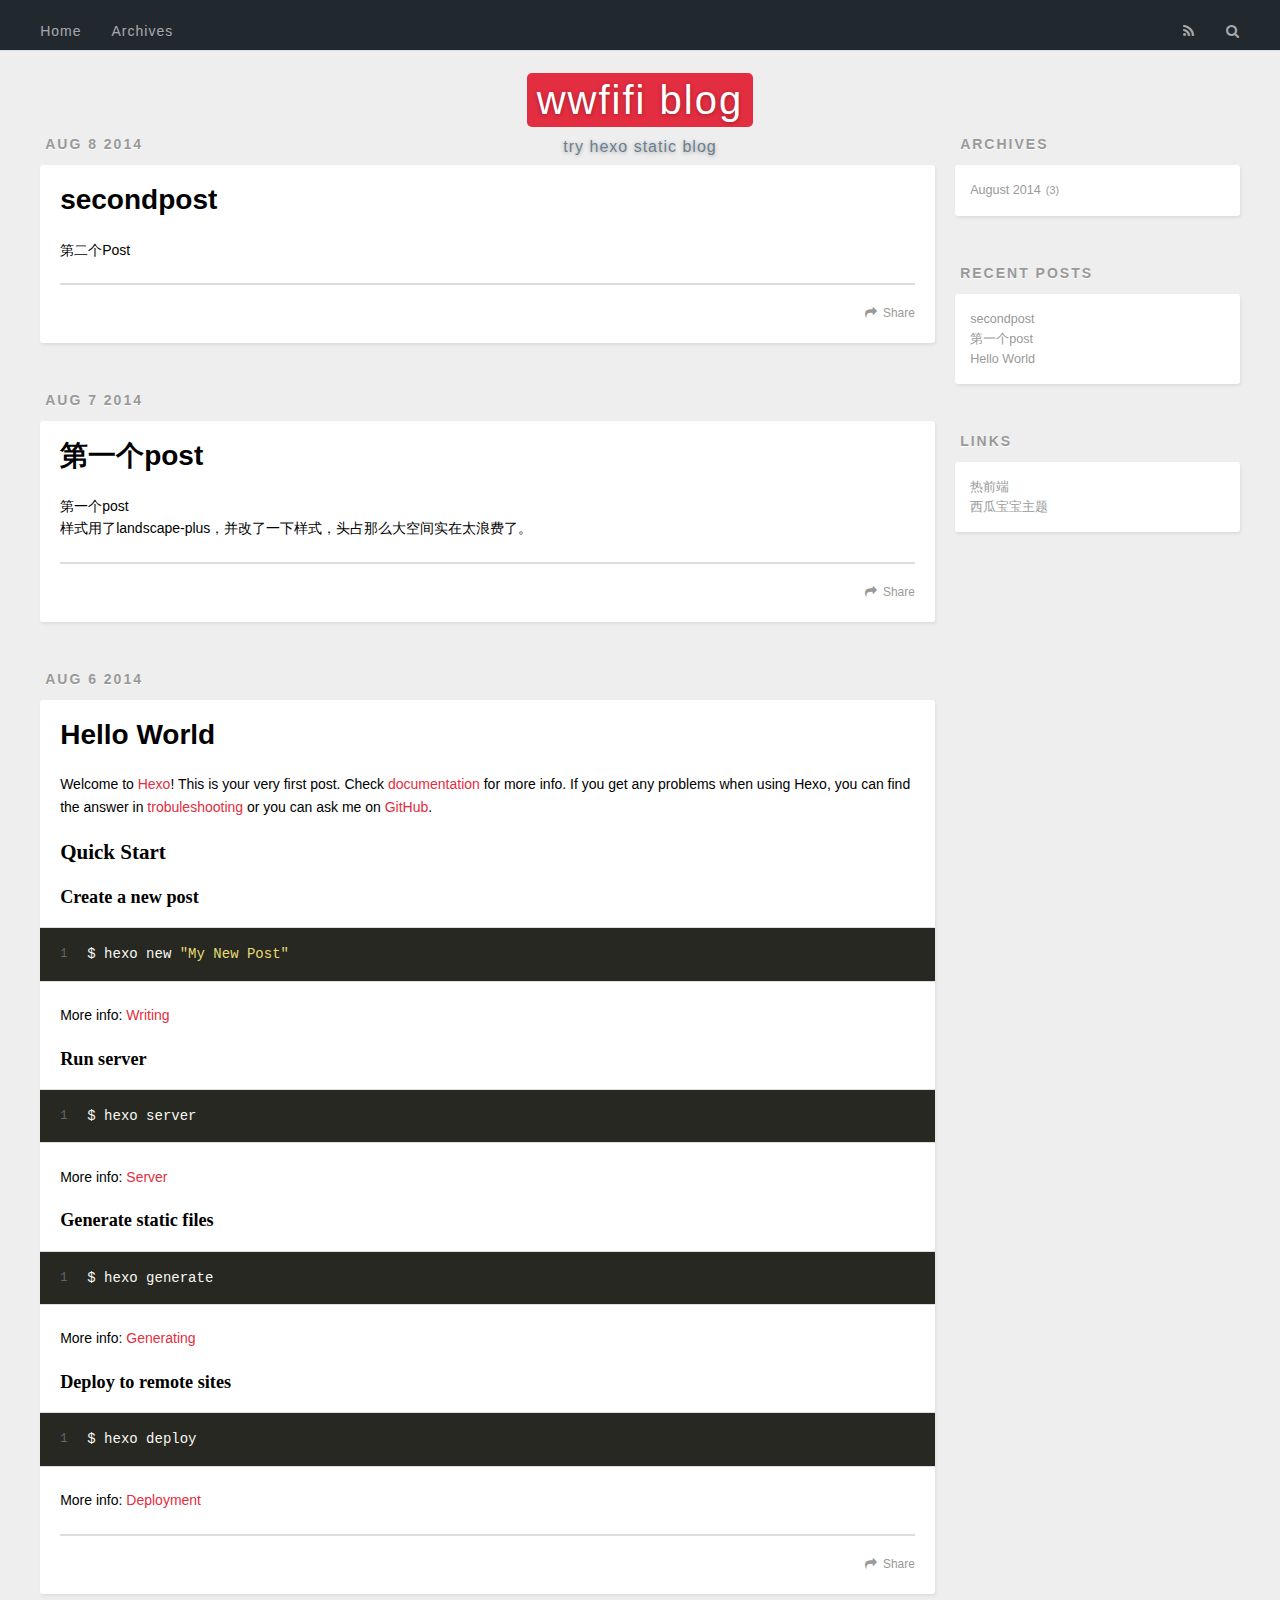
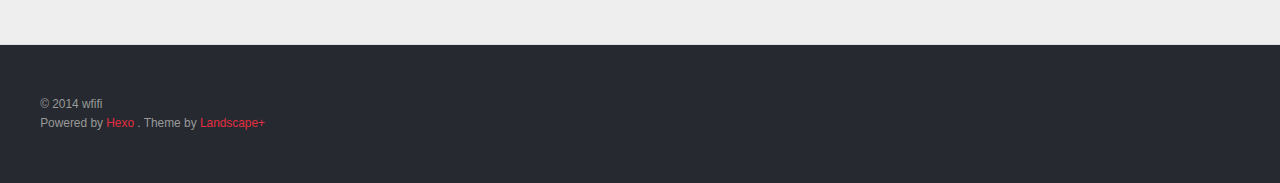
==== commit 0287b173: "Site updated: 2014-08-07 13:35:34" ====
--- a/index.html
+++ b/index.html
@@ -8,7 +8,7 @@
   <meta name="description">
 <meta property="og:type" content="website">
 <meta property="og:title" content="wwfifi blog">
-<meta property="og:url" content="http://yoursite.com/">
+<meta property="og:url" content="http://wwfifi.coding.io/">
 <meta property="og:site_name" content="wwfifi blog">
 <meta property="og:description">
 <meta name="twitter:card" content="summary">
@@ -64,7 +64,7 @@
           <input name=tn type=hidden value="bds">
           <input name=cl type=hidden value="3">
           <input name=ct type=hidden value="2097152">
-          <input type="hidden" name="si" value="yoursite.com">
+          <input type="hidden" name="si" value="wwfifi.coding.io">
         </form>
       </div>
     </div>
@@ -72,6 +72,43 @@
 </header>
       <div class="outer">
         <section id="main">
+  
+    <article id="post-secondpost" class="article article-type-post" itemscope itemprop="blogPost">
+  <div class="article-meta">
+    <a href="/2014/08/08/secondpost/" class="article-date">
+  <time datetime="2014-08-07T21:00:59.000Z" itemprop="datePublished">Aug 8 2014</time>
+</a>
+    
+  </div>
+  <div class="article-inner">
+    
+    
+      <header class="article-header">
+        
+  
+    <h1 itemprop="name">
+      <a class="article-title" href="/2014/08/08/secondpost/">secondpost</a>
+    </h1>
+  
+
+      </header>
+    
+    <div class="article-entry" itemprop="articleBody">
+      
+        <p>第二个Post</p>
+
+      
+    </div>
+    <footer class="article-footer">
+      <a data-url="http://wwfifi.coding.io/2014/08/08/secondpost/" data-id="pi3urredztdsan85" class="article-share-link">Share</a>
+      
+      
+    </footer>
+  </div>
+  
+</article>
+
+
   
     <article id="post-firstpost" class="article article-type-post" itemscope itemprop="blogPost">
   <div class="article-meta">
@@ -100,7 +137,7 @@
       
     </div>
     <footer class="article-footer">
-      <a data-url="http://yoursite.com/2014/08/07/firstpost/" data-id="2yzbwhn1c2sj28jo" class="article-share-link">Share</a>
+      <a data-url="http://wwfifi.coding.io/2014/08/07/firstpost/" data-id="46ukob5ds7pp75xa" class="article-share-link">Share</a>
       
       
     </footer>
@@ -154,7 +191,7 @@
       
     </div>
     <footer class="article-footer">
-      <a data-url="http://yoursite.com/2014/08/06/hello-world/" data-id="ja8jrzqtfbx5d4yv" class="article-share-link">Share</a>
+      <a data-url="http://wwfifi.coding.io/2014/08/06/hello-world/" data-id="ftvo5tj9j6zwo67u" class="article-share-link">Share</a>
       
       
     </footer>
@@ -179,7 +216,7 @@
   <div class="widget-wrap">
     <h3 class="widget-title">Archives</h3>
     <div class="widget">
-      <ul class="archive-list"><li class="archive-list-item"><a class="archive-list-link" href="/archives/2014/08">August 2014</a><span class="archive-list-count">2</span></li></ul>
+      <ul class="archive-list"><li class="archive-list-item"><a class="archive-list-link" href="/archives/2014/08">August 2014</a><span class="archive-list-count">3</span></li></ul>
     </div>
   </div>
 
@@ -189,6 +226,10 @@
     <h3 class="widget-title">Recent Posts</h3>
     <div class="widget">
       <ul>
+        
+          <li>
+            <a href="/2014/08/08/secondpost/">secondpost</a>
+          </li>
         
           <li>
             <a href="/2014/08/07/firstpost/">第一个post</a>
